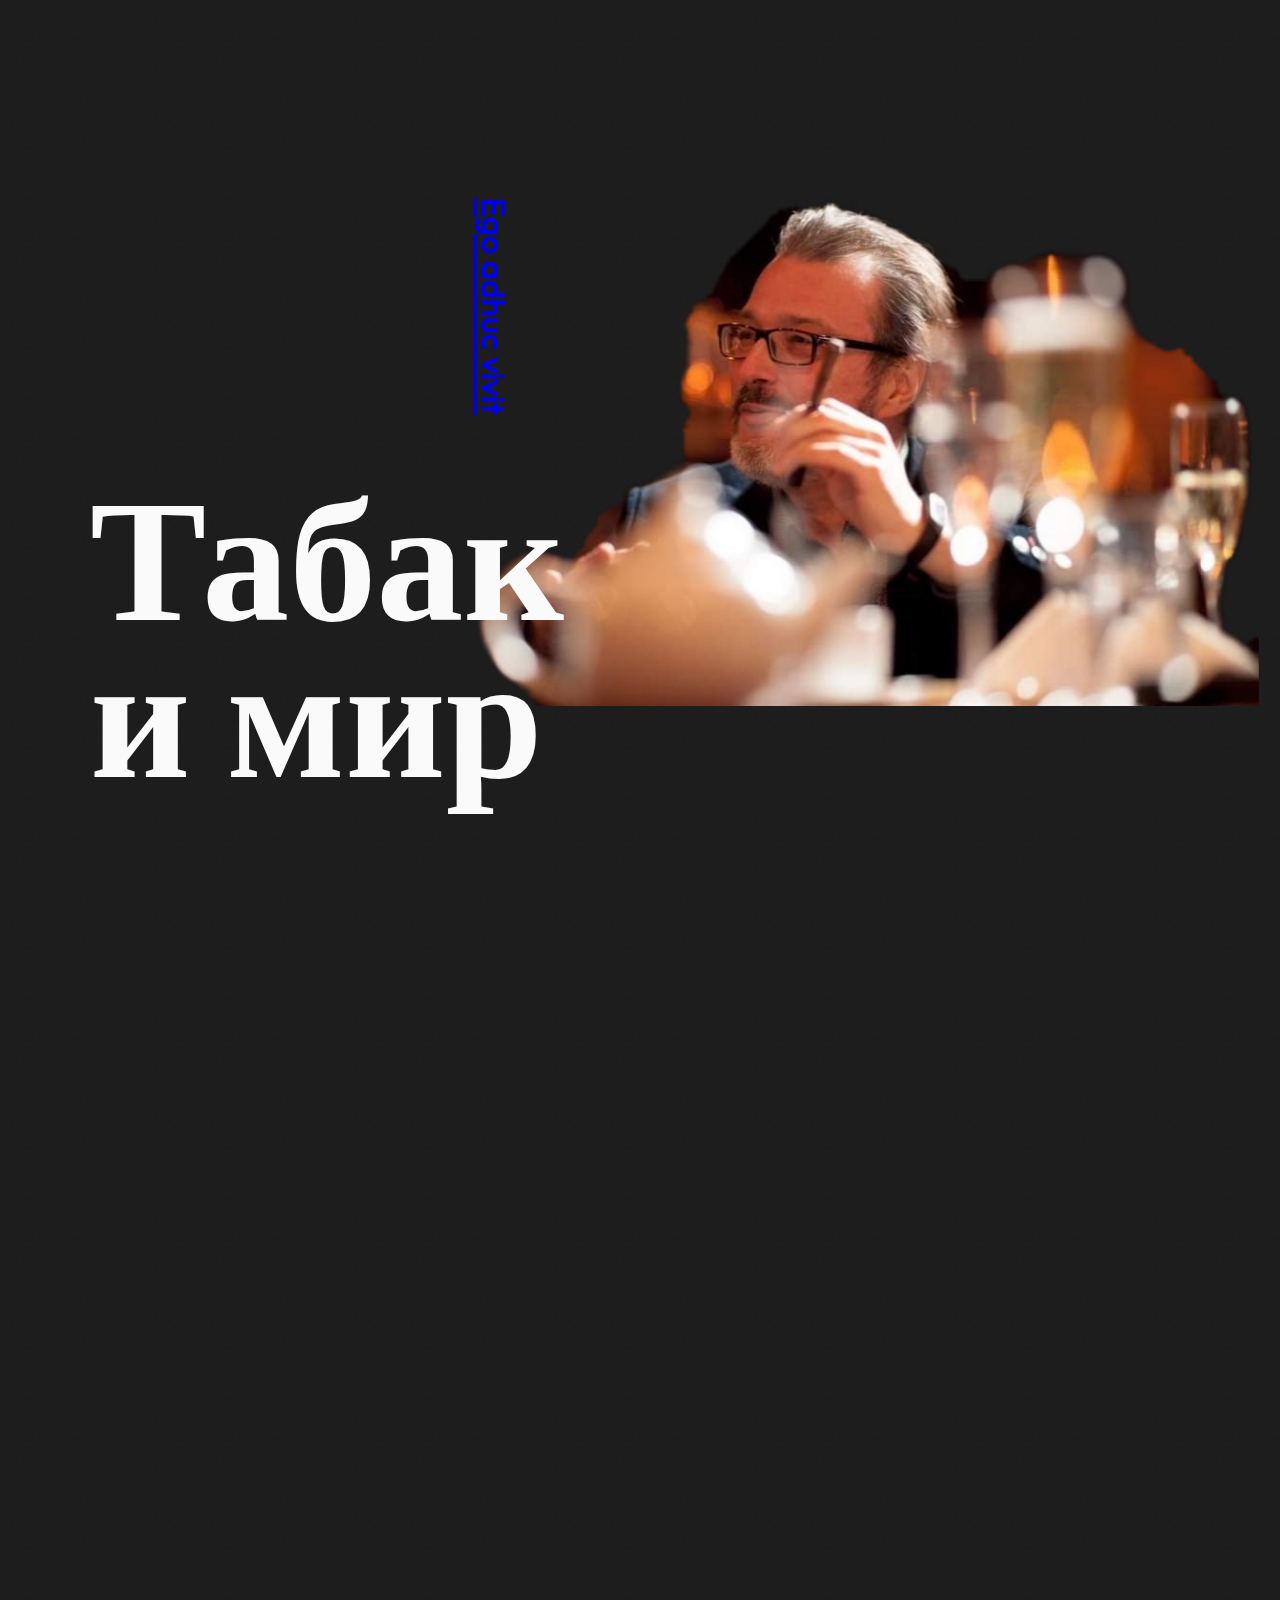
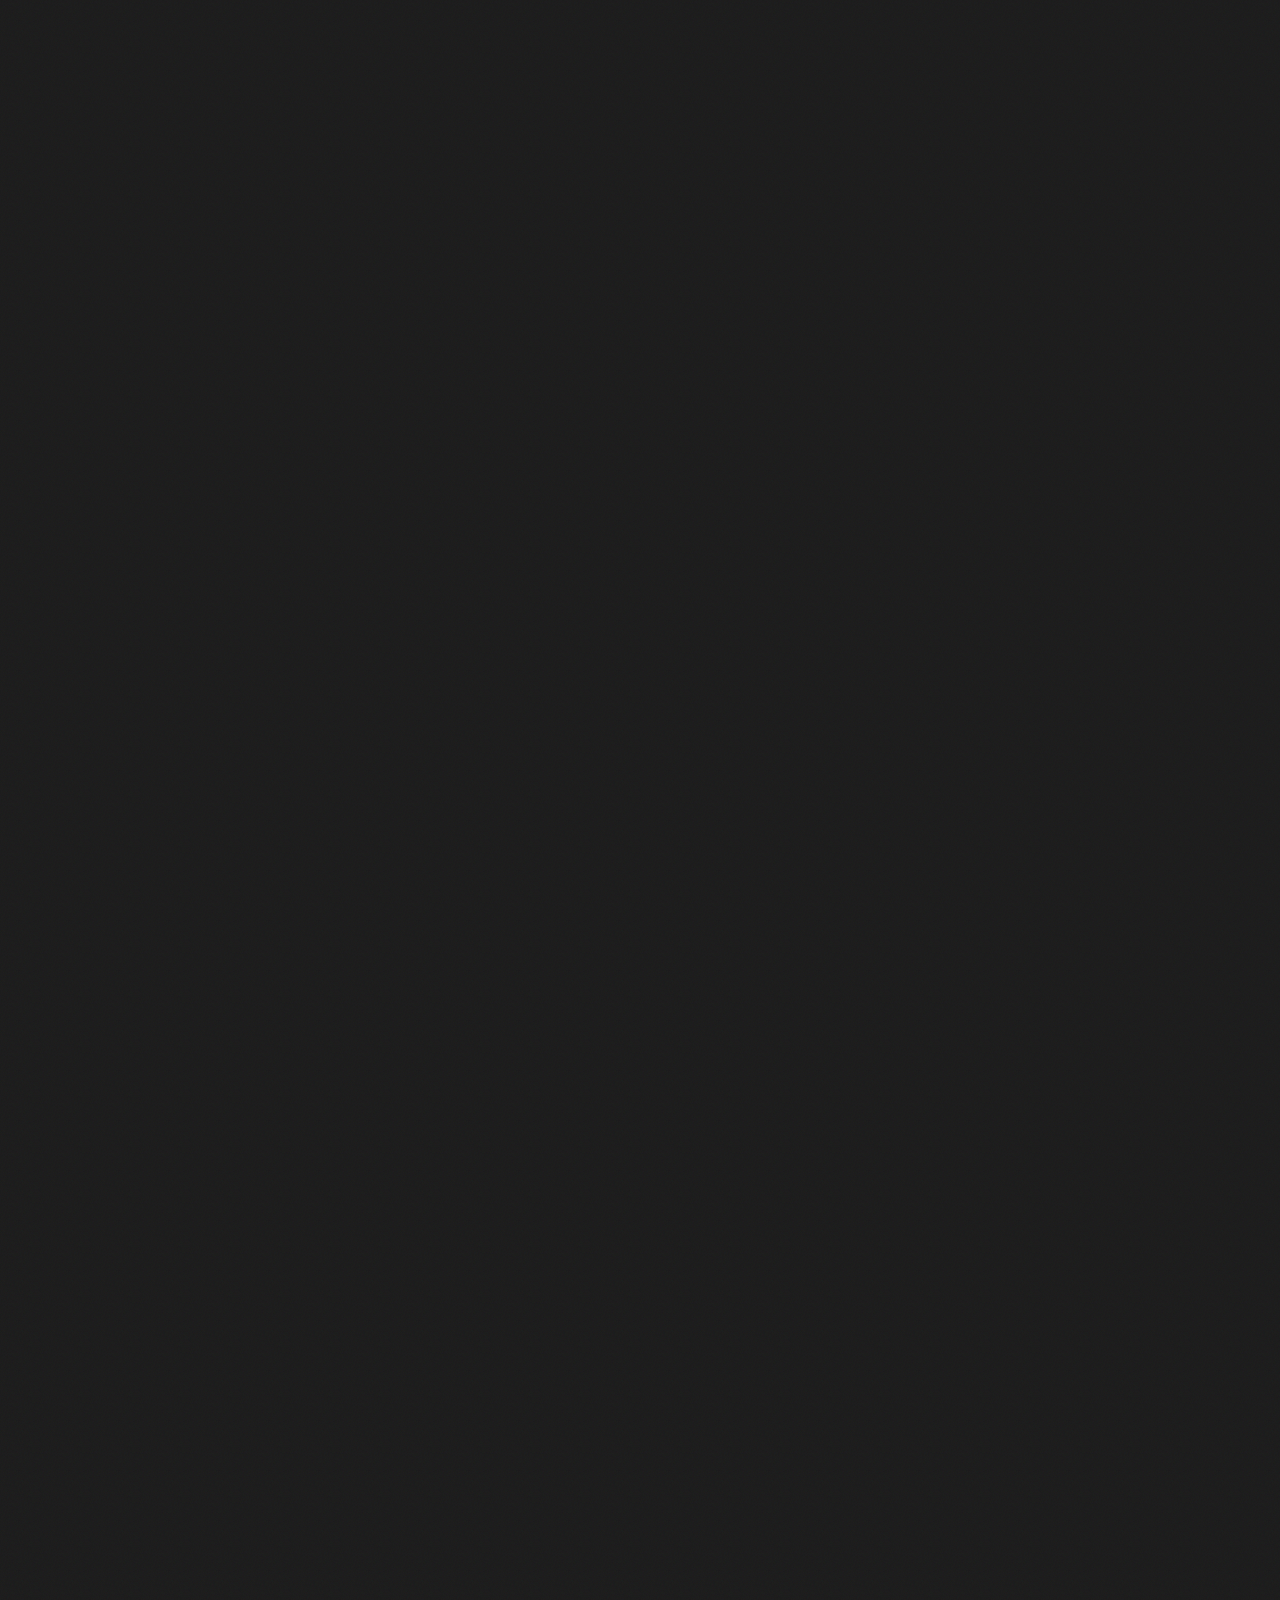
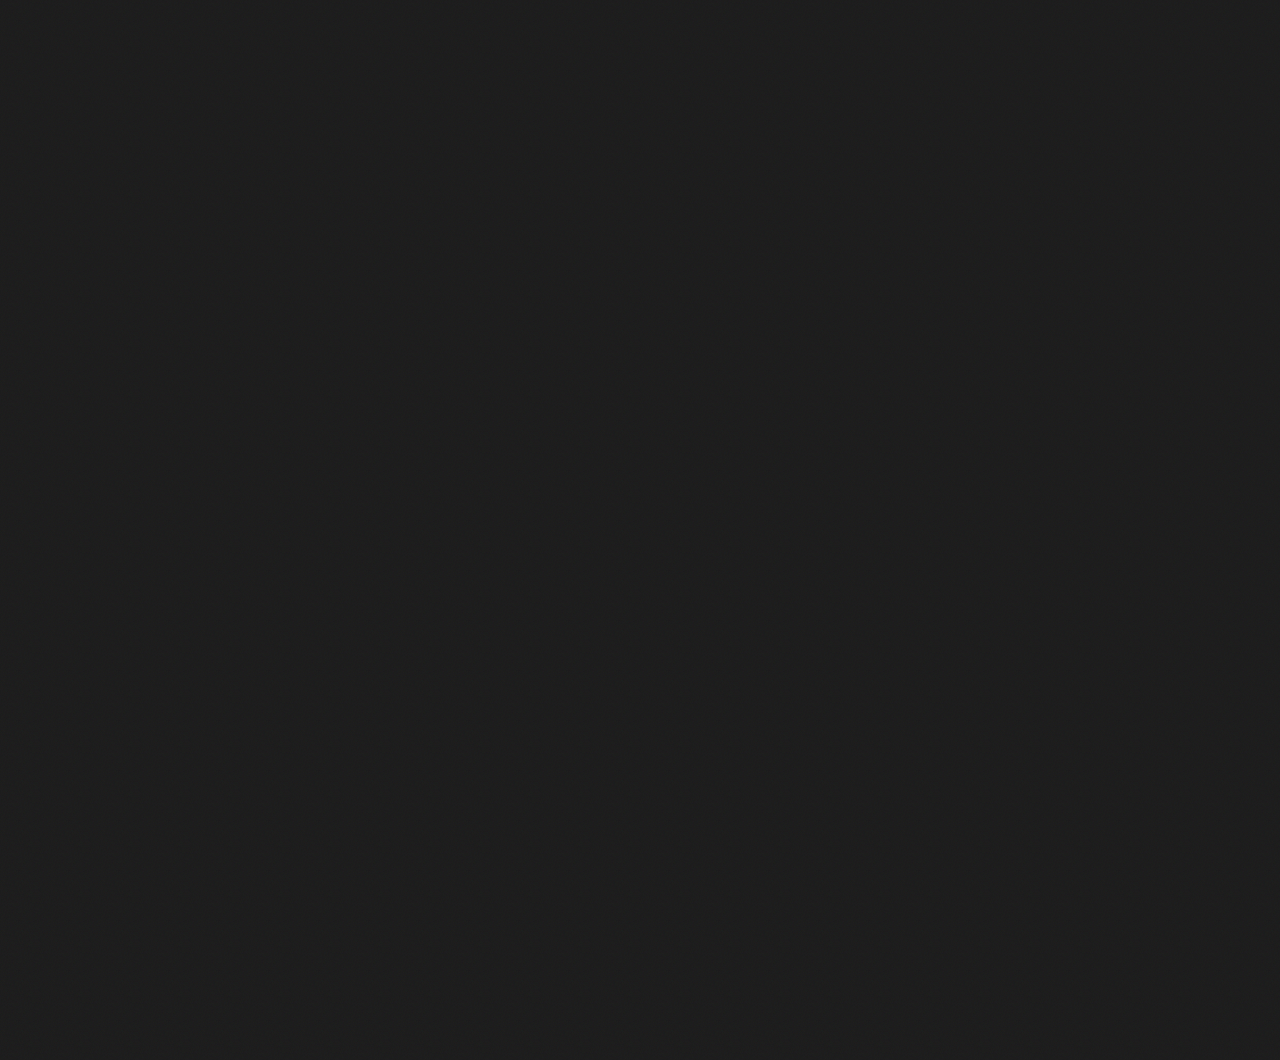
==== index.html @ f25bbe8f "working version saita tabaco" ====
<!DOCTYPE html>
<html lang="en">
  <head>
    <meta charset="UTF-8" />
    <meta http-equiv="X-UA-Compatible" content="IE=edge" />
    <meta name="viewport" content="width=device-width, initial-scale=1.0" />

    <title>Tabaco</title>

    <script src="libs/gsap/gsap.min.js" defer></script>
    <script src="libs/gsap/ScrollTrigger.min.js" defer></script>
    <script src="libs/gsap/ScrollSmoother.min.js" defer></script>

    <link rel="stylesheet" href="css/main.css" />
    <script src="js/app.js" defer></script>
  </head>
  <body>
    <div class="wrapper">
      <div class="content">
        <header class="hero-section">
          <img data-speed=".6" class="hero" src="img/hero.png" alt="Alt" />
          <h1 class="hero2"><a href="index2.html">Ego adhuc vivit</a></h1>
          <div class="container">
            <div data-speed=".75" class="main-header">
              <h1 class="main-title">Табак и мир</h1>
            </div>
          </div>
        </header>

        <div class="portfolio">
          <div class="container">
            <main class="gallery">
              <div data-speed=".9" class="gallery__left">
                <img class="gallery__item" src="img/work/1.jpg" alt="Alt" />
                <img class="gallery__item" src="img/work/2.jpg" alt="Alt" />

                <div class="text-block gallery__item">
                  <h2 class="text-block__h">
                    Хорошо, когда есть сигареты. Иногда это даже лучше, чем
                    друзья. Сигареты не сбивают с толку. Они молчаливые друзья.
                  </h2>
                  <p class="text-block__p">
                    Парни не плачут, они выходят на лестницу покурить.
                  </p>
                </div>

                <img class="gallery__item" src="img/work/6.jpg" alt="Alt" />
              </div>

              <div data-speed="1.1" class="gallery__right">
                <div class="text-block gallery__item">
                  <h2 class="text-block__h live">
                    Моё любимое увлечение — курить. Постоянное хобби — пытаться
                    бросить курить.
                  </h2>
                  <p class="text-block__p">
                    Счастье? Это роскошный ужин, сигара и любимая девушка-или
                    нелюбимая, в зависимости от того, каким количеством счастья
                    вы можете в этот момент распорядиться.
                  </p>
                </div>

                <img class="gallery__item" src="img/work/4.jpg" alt="Alt" />
                <img class="gallery__item" src="img/work/5.jpg" alt="Alt" />
                <img class="gallery__item" src="img/work/3.jpg" alt="Alt" />
              </div>
            </main>
          </div>
        </div>
      </div>
    </div>
  </body>
</html>
---- css/main.css ----
* {
  margin: 0;
  padding: 0;
  box-sizing: border-box;
}
:root {
  --index: calc(1vw + 1vh);
  --color-header: #f4efec;
  --color-text: #cdc6c3;
  --gallery-gap: calc(var(--index) * 7.5);
}
@font-face {
  font-family: raleway-c;
  src: url(../fonts/raleway-regular.woff2);
}
@font-face {
  font-family: outfit-c;
  src: url(../fonts/outfit-regular.woff2);
}
h1,
h2,
h3,
h4,
h5,
h6 {
  font-family: outfit-c;
}
/* will-change */
.content,
.hero,
/* .hero2, */
.main-header,
.gallery > * {
  will-change: transform;
}
body {
  background-image: url(../img/bg.jpg);
  background-size: 50px;
  color: #fafafa;
  font-family: raleway-c;
  overflow-x: hidden;
}

.hero2 {
  width: calc(var(--index) * 36);
  position: absolute;
  left: 37vw;
  top: 22vh;
  z-index: 1;

  --color-text: rgb(237, 245, 245);

  text-align: right;
  writing-mode: vertical-lr;
  padding: 70 vh 0 30 vh 0;
}

.hero {
  width: calc(var(--index) * 36);
  position: absolute;
  left: 37vw;
  top: 22vh;
  z-index: -1;
}

.main-header {
  height: 100vh;
}
.container {
  padding: 0 7vw;
}
.main-title {
  font-size: calc(var(--index) * 8);
  position: absolute;
  width: min-content;
  bottom: 12vh;
  line-height: 0.9;
}
.gallery {
  display: flex;
  padding: calc(var(--index) * 8) 0;
}
.gallery > * {
  flex: 1;
  display: flex;
  align-items: center;
  flex-direction: column;
}
.gallery__item {
  max-width: calc(var(--index) * 21);
  margin-bottom: var(--gallery-gap);
  max-height: 180vh;
  border-radius: 8px;
}
.gallery__left {
  margin-top: calc(var(--gallery-gap) * 1.75);
}
.gallery__right .gallery__item {
  margin: 0;
  margin-top: var(--gallery-gap);
}
.text-block {
  color: var(--color-text);
  position: relative;
}
.text-block__h {
  font-size: 2rem;
  line-height: 2.4rem;
  color: var(--color-header);
  margin-bottom: 1.5rem;
}

.text-block__p {
  line-height: 1.75;
}

.text-block__p {
  font-size: 2rem;
  line-height: 2.4rem;
  color: var(--color-header);
  margin-bottom: 1.5rem;
}
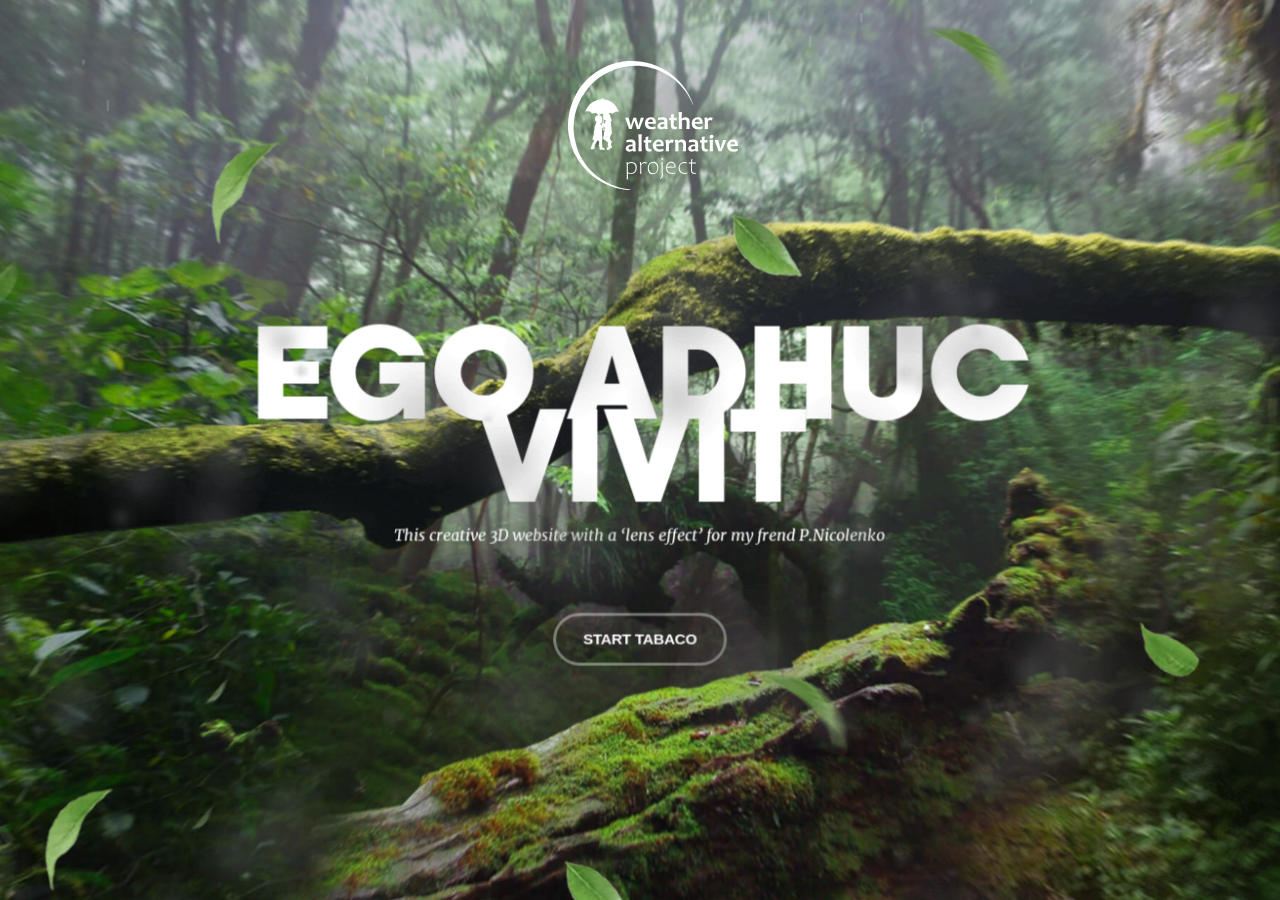
==== commit 809fc56b: "merged with the Tabacoev sit" ====
--- a/index.html
+++ b/index.html
@@ -1,73 +1,52 @@
-<!DOCTYPE html>
-<html lang="en">
-  <head>
-    <meta charset="UTF-8" />
-    <meta http-equiv="X-UA-Compatible" content="IE=edge" />
-    <meta name="viewport" content="width=device-width, initial-scale=1.0" />
-
-    <title>Tabaco</title>
-
-    <script src="libs/gsap/gsap.min.js" defer></script>
-    <script src="libs/gsap/ScrollTrigger.min.js" defer></script>
-    <script src="libs/gsap/ScrollSmoother.min.js" defer></script>
-
-    <link rel="stylesheet" href="css/main.css" />
-    <script src="js/app.js" defer></script>
-  </head>
-  <body>
-    <div class="wrapper">
-      <div class="content">
-        <header class="hero-section">
-          <img data-speed=".6" class="hero" src="img/hero.png" alt="Alt" />
-          <h1 class="hero2"><a href="index2.html">Ego adhuc vivit</a></h1>
-          <div class="container">
-            <div data-speed=".75" class="main-header">
-              <h1 class="main-title">Табак и мир</h1>
-            </div>
-          </div>
-        </header>
-
-        <div class="portfolio">
-          <div class="container">
-            <main class="gallery">
-              <div data-speed=".9" class="gallery__left">
-                <img class="gallery__item" src="img/work/1.jpg" alt="Alt" />
-                <img class="gallery__item" src="img/work/2.jpg" alt="Alt" />
-
-                <div class="text-block gallery__item">
-                  <h2 class="text-block__h">
-                    Хорошо, когда есть сигареты. Иногда это даже лучше, чем
-                    друзья. Сигареты не сбивают с толку. Они молчаливые друзья.
-                  </h2>
-                  <p class="text-block__p">
-                    Парни не плачут, они выходят на лестницу покурить.
-                  </p>
-                </div>
-
-                <img class="gallery__item" src="img/work/6.jpg" alt="Alt" />
-              </div>
-
-              <div data-speed="1.1" class="gallery__right">
-                <div class="text-block gallery__item">
-                  <h2 class="text-block__h live">
-                    Моё любимое увлечение — курить. Постоянное хобби — пытаться
-                    бросить курить.
-                  </h2>
-                  <p class="text-block__p">
-                    Счастье? Это роскошный ужин, сигара и любимая девушка-или
-                    нелюбимая, в зависимости от того, каким количеством счастья
-                    вы можете в этот момент распорядиться.
-                  </p>
-                </div>
-
-                <img class="gallery__item" src="img/work/4.jpg" alt="Alt" />
-                <img class="gallery__item" src="img/work/5.jpg" alt="Alt" />
-                <img class="gallery__item" src="img/work/3.jpg" alt="Alt" />
-              </div>
-            </main>
-          </div>
-        </div>
-      </div>
-    </div>
-  </body>
-</html>
+<!DOCTYPE html>
+<html lang="en">
+  <head>
+    <meta charset="UTF-8" />
+    <meta http-equiv="X-UA-Compatible" content="IE=edge" />
+    <meta name="viewport" content="width=device-width, initial-scale=1.0" />
+    <title>Document</title>
+    <link rel="stylesheet" href="css/main.css" />
+    <script src="js/app.js" defer></script>
+    <script src="libs/rain.js" defer></script>
+  </head>
+  <body>
+    <div class="logo" style="background-image: url(img/logo.svg)"></div>
+
+    <section class="layers">
+      <div class="layers__container">
+        <div
+          class="layers__item layer-1"
+          style="background-image: url(img/layer-1.jpg)"
+        ></div>
+        <div
+          class="layers__item layer-2"
+          style="background-image: url(img/layer-2.png)"
+        ></div>
+        <div class="layers__item layer-3">
+          <div class="hero-content">
+            <h1>EGO ADHUC <span>VIVIT</span></h1>
+            <div class="hero-content__p">
+              This creative 3D website with a ‘lens effect’ for my frend
+              P.Nicolenko
+            </div>
+            <!-- <button class="button-start">Start Learning</button> -->
+            <button class="button-start" onclick="location.href='/index1.html'">
+              Start Tabaco
+            </button>
+          </div>
+        </div>
+        <div class="layers__item layer-4">
+          <canvas class="rain"></canvas>
+        </div>
+        <div
+          class="layers__item layer-5"
+          style="background-image: url(img/layer-5.png)"
+        ></div>
+        <div
+          class="layers__item layer-6"
+          style="background-image: url(img/layer-6.png)"
+        ></div>
+      </div>
+    </section>
+  </body>
+</html>
--- a/css/main.css
+++ b/css/main.css
@@ -1,122 +1,108 @@
-* {
-  margin: 0;
-  padding: 0;
-  box-sizing: border-box;
-}
-:root {
-  --index: calc(1vw + 1vh);
-  --color-header: #f4efec;
-  --color-text: #cdc6c3;
-  --gallery-gap: calc(var(--index) * 7.5);
-}
-@font-face {
-  font-family: raleway-c;
-  src: url(../fonts/raleway-regular.woff2);
-}
-@font-face {
-  font-family: outfit-c;
-  src: url(../fonts/outfit-regular.woff2);
-}
-h1,
-h2,
-h3,
-h4,
-h5,
-h6 {
-  font-family: outfit-c;
-}
-/* will-change */
-.content,
-.hero,
-/* .hero2, */
-.main-header,
-.gallery > * {
-  will-change: transform;
-}
-body {
-  background-image: url(../img/bg.jpg);
-  background-size: 50px;
-  color: #fafafa;
-  font-family: raleway-c;
-  overflow-x: hidden;
-}
-
-.hero2 {
-  width: calc(var(--index) * 36);
-  position: absolute;
-  left: 37vw;
-  top: 22vh;
-  z-index: 1;
-
-  --color-text: rgb(237, 245, 245);
-
-  text-align: right;
-  writing-mode: vertical-lr;
-  padding: 70 vh 0 30 vh 0;
-}
-
-.hero {
-  width: calc(var(--index) * 36);
-  position: absolute;
-  left: 37vw;
-  top: 22vh;
-  z-index: -1;
-}
-
-.main-header {
-  height: 100vh;
-}
-.container {
-  padding: 0 7vw;
-}
-.main-title {
-  font-size: calc(var(--index) * 8);
-  position: absolute;
-  width: min-content;
-  bottom: 12vh;
-  line-height: 0.9;
-}
-.gallery {
-  display: flex;
-  padding: calc(var(--index) * 8) 0;
-}
-.gallery > * {
-  flex: 1;
-  display: flex;
-  align-items: center;
-  flex-direction: column;
-}
-.gallery__item {
-  max-width: calc(var(--index) * 21);
-  margin-bottom: var(--gallery-gap);
-  max-height: 180vh;
-  border-radius: 8px;
-}
-.gallery__left {
-  margin-top: calc(var(--gallery-gap) * 1.75);
-}
-.gallery__right .gallery__item {
-  margin: 0;
-  margin-top: var(--gallery-gap);
-}
-.text-block {
-  color: var(--color-text);
-  position: relative;
-}
-.text-block__h {
-  font-size: 2rem;
-  line-height: 2.4rem;
-  color: var(--color-header);
-  margin-bottom: 1.5rem;
-}
-
-.text-block__p {
-  line-height: 1.75;
-}
-
-.text-block__p {
-  font-size: 2rem;
-  line-height: 2.4rem;
-  color: var(--color-header);
-  margin-bottom: 1.5rem;
-}
+* {
+	margin: 0;
+	padding: 0;
+	box-sizing: border-box;
+}
+:root {
+	--index: calc(1vw + 1vh);
+	--transition: 1.5s cubic-bezier(.05, .5, 0, 1);
+}
+@font-face {
+	font-family: kamerik-3d;
+	src: url(../fonts/kamerik205-heavy.woff2);
+	font-weight: 900;
+}
+@font-face {
+	font-family: merriweather-italic-3d;
+	src: url(../fonts/merriweather-regular-italic.woff2);
+}
+body {
+	background-color: #000;
+	color: #fff;
+	font-family: kamerik-3d;
+}
+.logo {
+	--logo-size: calc(var(--index) * 7.8);
+	width: var(--logo-size);
+	height: var(--logo-size);
+	background-repeat: no-repeat;
+	position: absolute;
+	left: calc(51% - calc(var(--logo-size) / 2));
+	top: calc(var(--index) * 2.8);
+	z-index: 1;
+}
+.layers {
+	perspective: 1000px;
+	overflow: hidden;
+}
+.layers__container {
+	height: 100vh;
+	min-height: 500px;
+	transform-style: preserve-3d;
+	transform: rotateX(var(--move-y)) rotateY(var(--move-x));
+	will-change: transform;
+	transition: transform var(--transition);
+}
+.layers__item {
+	position: absolute;
+	inset: -5vw;
+	background-size: cover;
+	background-position: center;
+	display: flex;
+	align-items: center;
+	justify-content: center;
+}
+.layer-1 {
+	transform: translateZ(-55px) scale(1.06);
+}
+.layer-2 {
+	transform: translateZ(80px) scale(.88);
+}
+.layer-3 {
+	transform: translateZ(180px) scale(.8);
+}
+.layer-4 {
+	transform: translateZ(190px) scale(.9);
+}
+.layer-5 {
+	transform: translateZ(300px) scale(.9);
+}
+.layer-6 {
+	transform: translateZ(380px);
+}
+.hero-content {
+	font-size: calc(var(--index) * 2.9);
+	text-align: center;
+	text-transform: uppercase;
+	letter-spacing: calc(var(--index) * -.15);
+	line-height: 1.35em;
+	margin-top: calc(var(--index) * 5.5);
+}
+.hero-content span {
+	display: block;
+}
+.hero-content__p {
+	text-transform: none;
+	font-family: merriweather-italic-3d;
+	letter-spacing: normal;
+	font-size: calc(var(--index) * .73);
+	line-height: 3;
+}
+.button-start {
+	font-family: Arial;
+	font-weight: 600;
+	text-transform: uppercase;
+	font-size: calc(var(--index) * .71);
+	letter-spacing: -.02vw;
+	padding: calc(var(--index) * .7) calc(var(--index) * 1.25);
+	background-color: transparent;
+	color: #fff;
+	border-radius: 10em;
+	border: rgb(255 255 255 / .4) 3px solid;
+	outline: none;
+	cursor: pointer;
+	margin-top: calc(var(--index) * 2.5);
+}
+.layer-4, .layer-5, .layer-6 {
+	pointer-events: none;
+}
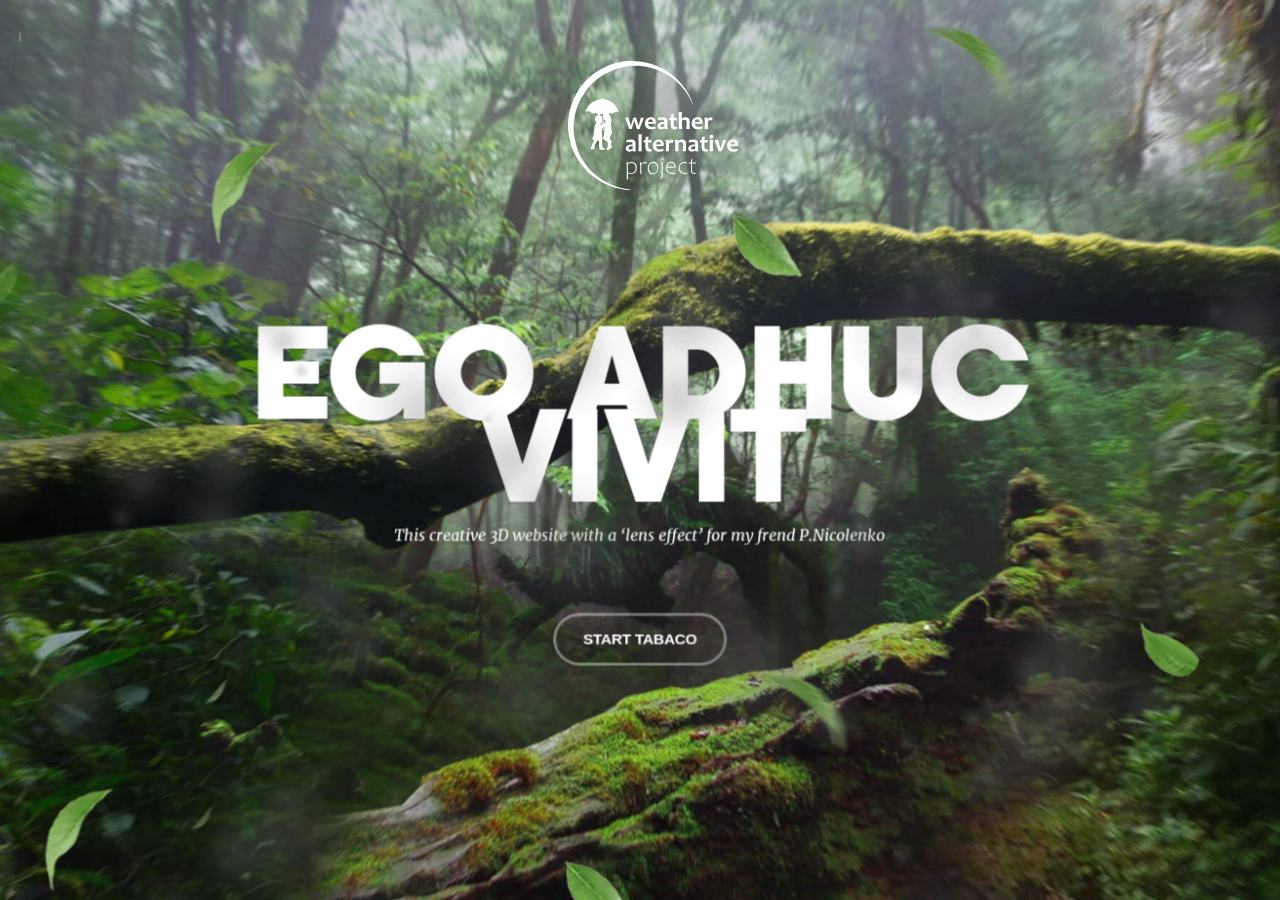
==== commit c0a7511d: "added music" ====
--- a/index.html
+++ b/index.html
@@ -4,7 +4,7 @@
     <meta charset="UTF-8" />
     <meta http-equiv="X-UA-Compatible" content="IE=edge" />
     <meta name="viewport" content="width=device-width, initial-scale=1.0" />
-    <title>Document</title>
+    <title>Tabaco</title>
     <link rel="stylesheet" href="css/main.css" />
     <script src="js/app.js" defer></script>
     <script src="libs/rain.js" defer></script>
@@ -48,5 +48,9 @@
         ></div>
       </div>
     </section>
+    <audio id="bg-music" controls autoplay loop hidden>
+      <source src="music.mp3" type="audio/mpeg" />
+      Your browser does not support the audio element.
+    </audio>
   </body>
 </html>
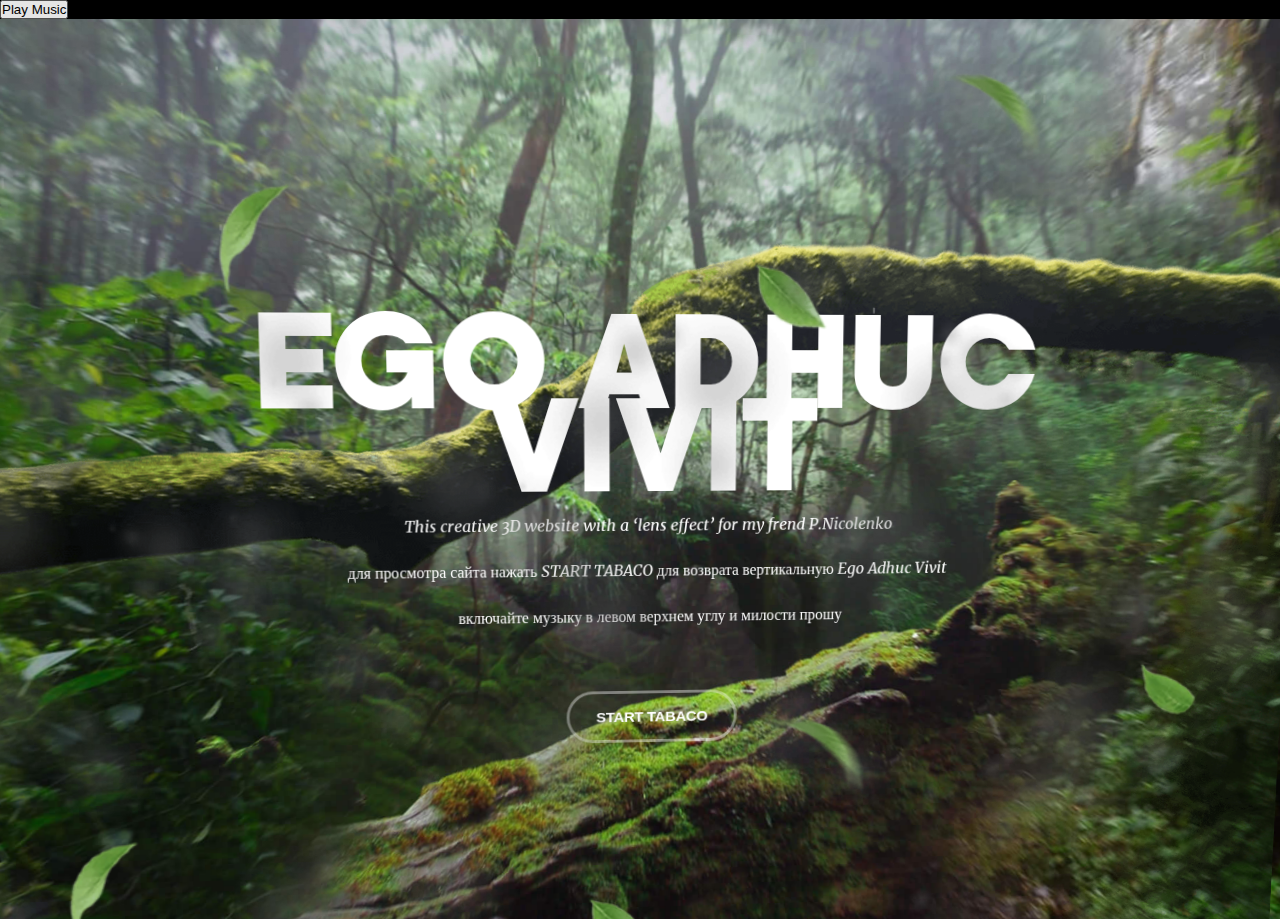
==== commit dcfd1edb: "add music" ====
--- a/index.html
+++ b/index.html
@@ -8,9 +8,18 @@
     <link rel="stylesheet" href="css/main.css" />
     <script src="js/app.js" defer></script>
     <script src="libs/rain.js" defer></script>
+
+    </script>
   </head>
   <body>
-    <div class="logo" style="background-image: url(img/logo.svg)"></div>
+    <!-- <div class="logo" style="background-image: url(img/logo.svg)"></div> -->
+		<audio id="bg-music" loop hidden>
+			<source src="/music.mp3" type="audio/mpeg">
+			Your browser does not support the audio element.
+	</audio>
+	
+	<button id="audio-control">Play Music</button>
+	
 
     <section class="layers">
       <div class="layers__container">
@@ -27,12 +36,17 @@
             <h1>EGO ADHUC <span>VIVIT</span></h1>
             <div class="hero-content__p">
               This creative 3D website with a ‘lens effect’ for my frend
-              P.Nicolenko
+              P.Nicolenko <br>
+							для просмотра сайта нажать START TABACO для возврата вертикальную
+              Ego Adhuc Vivit <br>
+							включайте музыку в левом верхнем углу и милости прошу
+
             </div>
             <!-- <button class="button-start">Start Learning</button> -->
             <button class="button-start" onclick="location.href='/index1.html'">
               Start Tabaco
             </button>
+            
           </div>
         </div>
         <div class="layers__item layer-4">
@@ -48,9 +62,6 @@
         ></div>
       </div>
     </section>
-    <audio id="bg-music" controls autoplay loop hidden>
-      <source src="music.mp3" type="audio/mpeg" />
-      Your browser does not support the audio element.
-    </audio>
+   
   </body>
 </html>
--- a/css/main.css
+++ b/css/main.css
@@ -1,27 +1,27 @@
 * {
-	margin: 0;
-	padding: 0;
-	box-sizing: border-box;
+  margin: 0;
+  padding: 0;
+  box-sizing: border-box;
 }
 :root {
-	--index: calc(1vw + 1vh);
-	--transition: 1.5s cubic-bezier(.05, .5, 0, 1);
+  --index: calc(1vw + 1vh);
+  --transition: 1.5s cubic-bezier(0.05, 0.5, 0, 1);
 }
 @font-face {
-	font-family: kamerik-3d;
-	src: url(../fonts/kamerik205-heavy.woff2);
-	font-weight: 900;
+  font-family: kamerik-3d;
+  src: url(../fonts/kamerik205-heavy.woff2);
+  font-weight: 900;
 }
 @font-face {
-	font-family: merriweather-italic-3d;
-	src: url(../fonts/merriweather-regular-italic.woff2);
+  font-family: merriweather-italic-3d;
+  src: url(../fonts/merriweather-regular-italic.woff2);
 }
 body {
-	background-color: #000;
-	color: #fff;
-	font-family: kamerik-3d;
+  background-color: #000;
+  color: #fff;
+  font-family: kamerik-3d;
 }
-.logo {
+/* .logo {
 	--logo-size: calc(var(--index) * 7.8);
 	width: var(--logo-size);
 	height: var(--logo-size);
@@ -30,79 +30,81 @@
 	left: calc(51% - calc(var(--logo-size) / 2));
 	top: calc(var(--index) * 2.8);
 	z-index: 1;
-}
+} */
 .layers {
-	perspective: 1000px;
-	overflow: hidden;
+  perspective: 1000px;
+  overflow: hidden;
 }
 .layers__container {
-	height: 100vh;
-	min-height: 500px;
-	transform-style: preserve-3d;
-	transform: rotateX(var(--move-y)) rotateY(var(--move-x));
-	will-change: transform;
-	transition: transform var(--transition);
+  height: 100vh;
+  min-height: 500px;
+  transform-style: preserve-3d;
+  transform: rotateX(var(--move-y)) rotateY(var(--move-x));
+  will-change: transform;
+  transition: transform var(--transition);
 }
 .layers__item {
-	position: absolute;
-	inset: -5vw;
-	background-size: cover;
-	background-position: center;
-	display: flex;
-	align-items: center;
-	justify-content: center;
+  position: absolute;
+  inset: -5vw;
+  background-size: cover;
+  background-position: center;
+  display: flex;
+  align-items: center;
+  justify-content: center;
 }
 .layer-1 {
-	transform: translateZ(-55px) scale(1.06);
+  transform: translateZ(-55px) scale(1.06);
 }
 .layer-2 {
-	transform: translateZ(80px) scale(.88);
+  transform: translateZ(80px) scale(0.88);
 }
 .layer-3 {
-	transform: translateZ(180px) scale(.8);
+  transform: translateZ(180px) scale(0.8);
 }
 .layer-4 {
-	transform: translateZ(190px) scale(.9);
+  transform: translateZ(190px) scale(0.9);
 }
 .layer-5 {
-	transform: translateZ(300px) scale(.9);
+  transform: translateZ(300px) scale(0.9);
 }
 .layer-6 {
-	transform: translateZ(380px);
+  transform: translateZ(380px);
 }
 .hero-content {
-	font-size: calc(var(--index) * 2.9);
-	text-align: center;
-	text-transform: uppercase;
-	letter-spacing: calc(var(--index) * -.15);
-	line-height: 1.35em;
-	margin-top: calc(var(--index) * 5.5);
+  font-size: calc(var(--index) * 2.9);
+  text-align: center;
+  text-transform: uppercase;
+  letter-spacing: calc(var(--index) * -0.15);
+  line-height: 1.35em;
+  margin-top: calc(var(--index) * 5.5);
 }
 .hero-content span {
-	display: block;
+  display: block;
 }
 .hero-content__p {
-	text-transform: none;
-	font-family: merriweather-italic-3d;
-	letter-spacing: normal;
-	font-size: calc(var(--index) * .73);
-	line-height: 3;
+  text-transform: none;
+  font-family: merriweather-italic-3d;
+  letter-spacing: normal;
+  font-size: calc(var(--index) * 0.73);
+  line-height: 3;
 }
 .button-start {
-	font-family: Arial;
-	font-weight: 600;
-	text-transform: uppercase;
-	font-size: calc(var(--index) * .71);
-	letter-spacing: -.02vw;
-	padding: calc(var(--index) * .7) calc(var(--index) * 1.25);
-	background-color: transparent;
-	color: #fff;
-	border-radius: 10em;
-	border: rgb(255 255 255 / .4) 3px solid;
-	outline: none;
-	cursor: pointer;
-	margin-top: calc(var(--index) * 2.5);
+  font-family: Arial;
+  font-weight: 600;
+  text-transform: uppercase;
+  font-size: calc(var(--index) * 0.71);
+  letter-spacing: -0.02vw;
+  padding: calc(var(--index) * 0.7) calc(var(--index) * 1.25);
+  background-color: transparent;
+  color: #fff;
+  border-radius: 10em;
+  border: rgb(255 255 255 / 0.4) 3px solid;
+  outline: none;
+  cursor: pointer;
+  margin-top: calc(var(--index) * 2.5);
 }
-.layer-4, .layer-5, .layer-6 {
-	pointer-events: none;
+.layer-4,
+.layer-5,
+.layer-6 {
+  pointer-events: none;
 }
